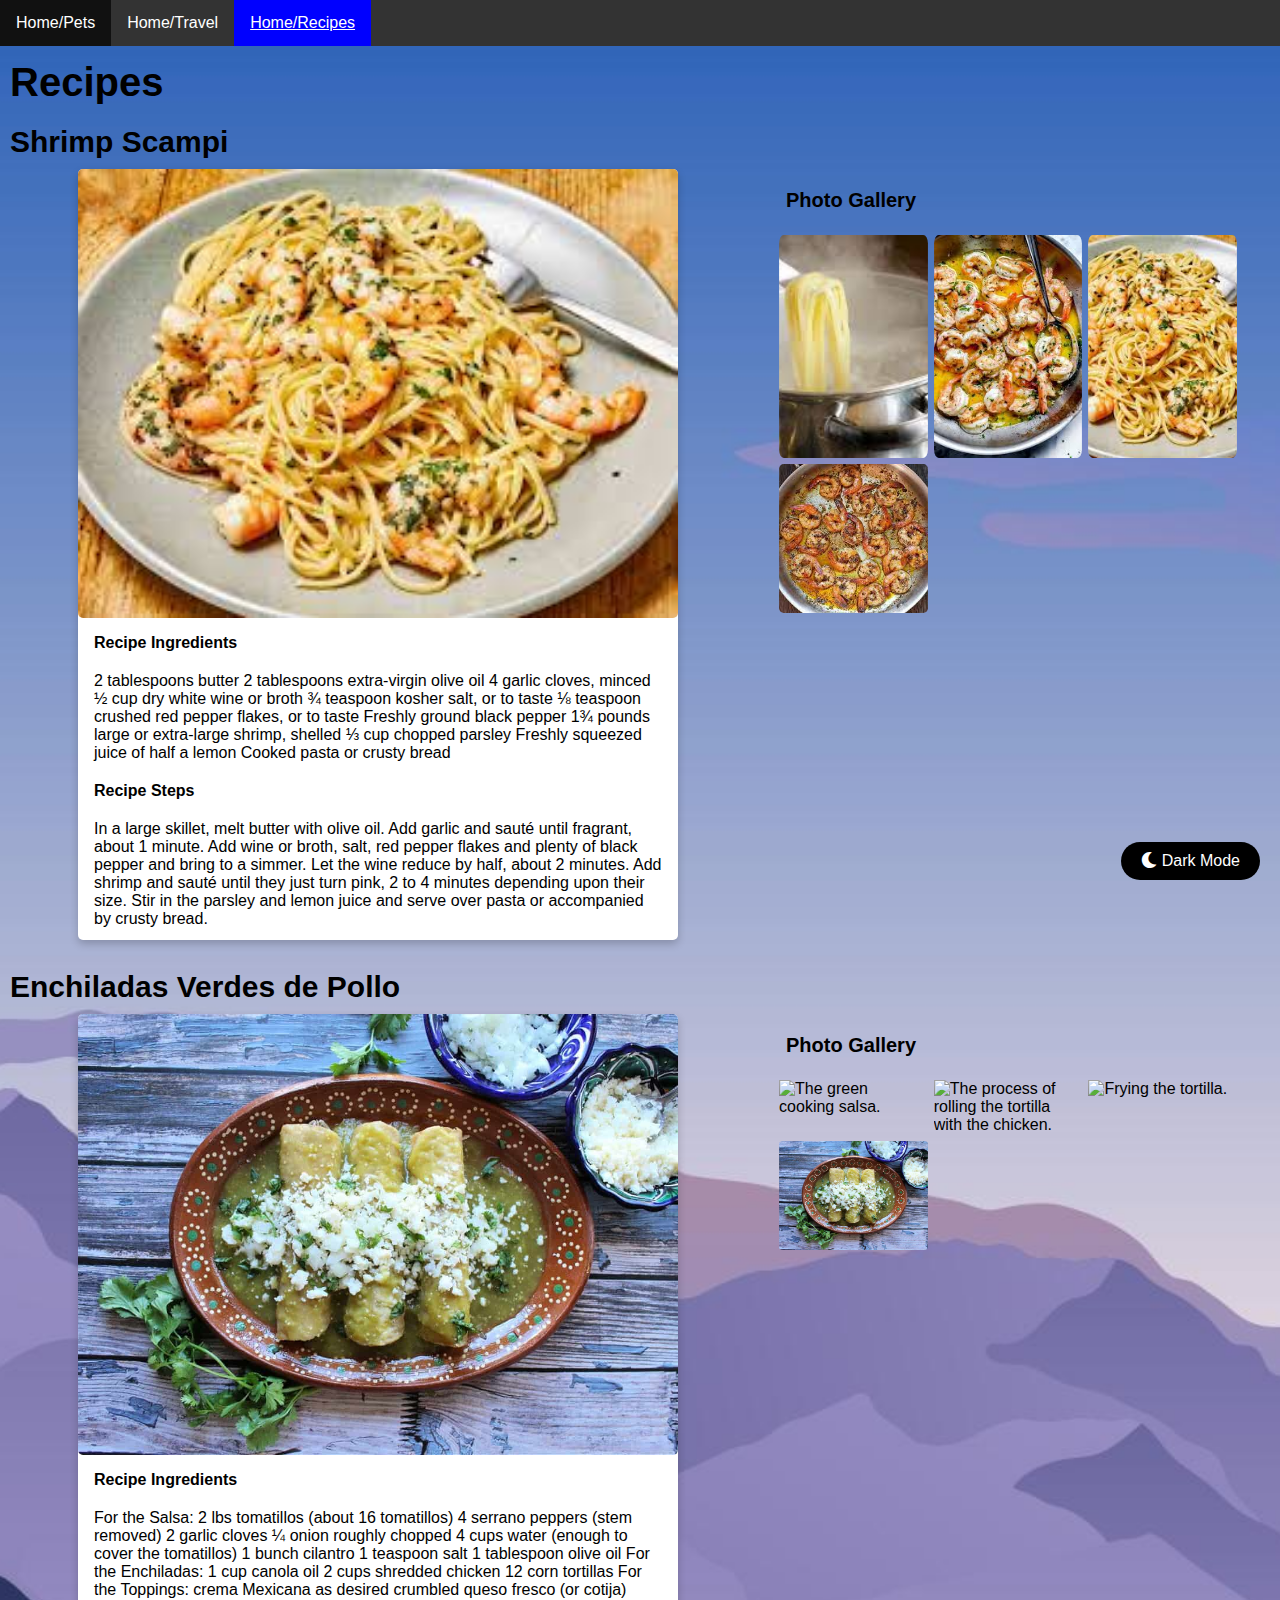
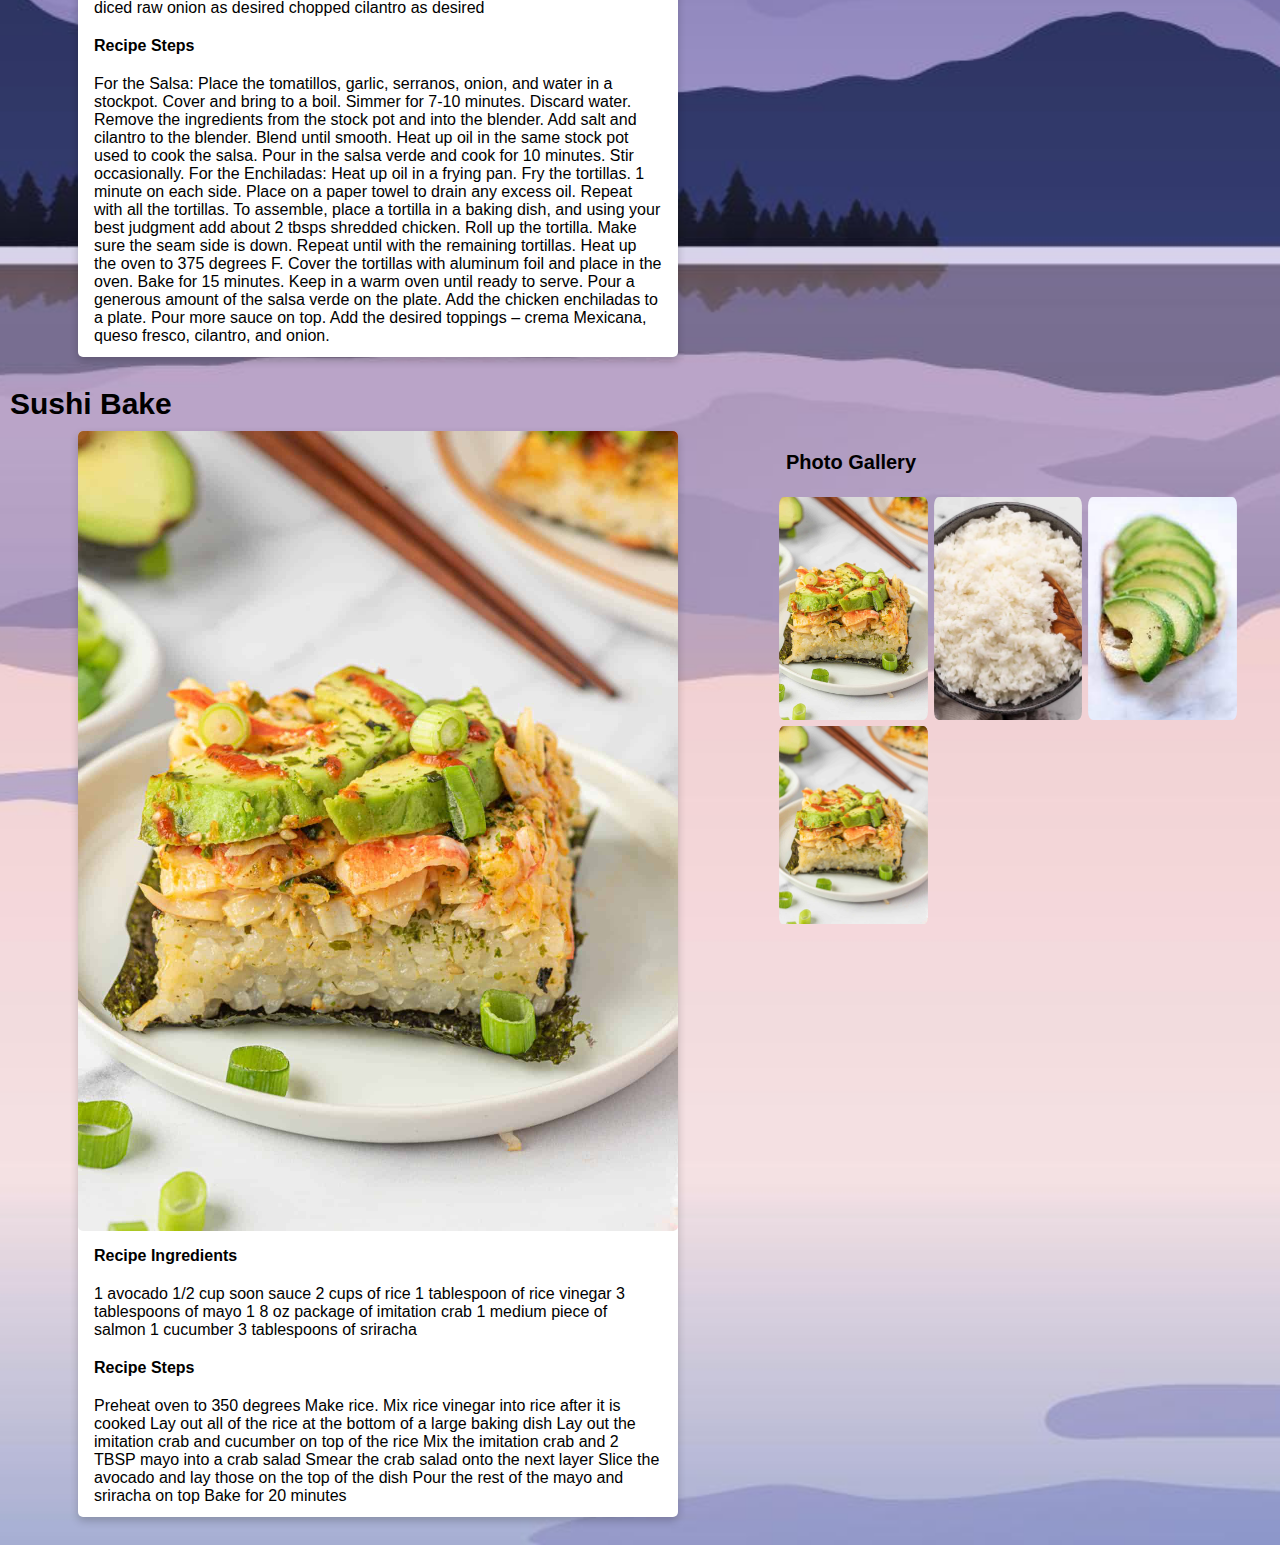
==== recipes.html @ 4650a45c "First Commit" ====
<!DOCTYPE html>
<html lang="en">

<head>
    <link rel="stylesheet" href="css/reset.css">
    <link rel="stylesheet" href="css/style.css">
    <meta charset="UTF-8">
    <meta name="viewport" content="width=device-width, initial-scale=1.0">
    <title>Recipes</title>
    <link rel="stylesheet" href="https://cdnjs.cloudflare.com/ajax/libs/font-awesome/5.15.3/css/all.min.css">
    <script src="js/script.js"></script>
</head>

<body>
    <a href="#main" id="skip">Skip to Main Content</a>
    <nav>
        <div class="topnav" id="myTopnav">
            <ul>
                <li><a href="index.html">Home/Pets</a></li>
                <li><a href="travel.html">Home/Travel</a></li>
                <li><a href="recipes.html" class="active">Home/Recipes</a></li>
            </ul>
        </div>
    </nav>

    <main>
        <button id="darkModeToggle" onclick="toggleDarkMode()" class="dark-toggle">
            <i class="fas fa-moon"></i> Dark Mode
        </button>

        <div>
            <header>
                <h1>Recipes</h1>
            </header>
            <h2 id="main">Shrimp Scampi</h2>

            <div class="tablet-container">
                <div class="card">
                    <img src="images/shrimp_scampi.jpg"
                        alt="Shrimp scampi is a classic Italian-American delight, where succulent shrimp meet a medley of garlic, butter, and white wine. Sautéed to pink perfection, the shrimp mingle with a fragrant blend of garlic and red pepper flakes. A drizzle of white wine and a squeeze of lemon create a luxurious sauce, embracing the dish's linguine base. With a sprinkle of parsley, it's a harmonious, flavorful masterpiece that exemplifies both simplicity and taste."
                        class="full-width">
                    <div class="container">

                        <p class="bold-text"> Recipe Ingredients </p>
                        <p> 2 tablespoons butter
                            2 tablespoons extra-virgin olive oil
                            4 garlic cloves, minced
                            ½ cup dry white wine or broth
                            ¾ teaspoon kosher salt, or to taste
                            ⅛ teaspoon crushed red pepper flakes, or to taste
                            Freshly ground black pepper
                            1¾ pounds large or extra-large shrimp, shelled
                            ⅓ cup chopped parsley
                            Freshly squeezed juice of half a lemon
                            Cooked pasta or crusty bread </p>
                        <p class="bold-text"> Recipe Steps </p>
                        <p> In a large skillet, melt butter with olive oil. Add garlic and sauté until fragrant, about 1
                            minute. Add
                            wine or broth, salt, red pepper flakes and plenty of black pepper and bring to a simmer. Let
                            the
                            wine
                            reduce by half, about 2 minutes. Add shrimp and sauté until they just turn pink, 2 to 4
                            minutes
                            depending upon their size. Stir in the parsley and lemon juice and serve over pasta or
                            accompanied by
                            crusty bread.
                        </p>
                    </div>
                </div>

                <div class="right-column">

                    <h3>Photo Gallery</h3>

                    <div class="gallery">
                        <img src="images/pasta_cooking.jpg"
                            alt="Pasta being lifted by a fork in a pot of boiling water. It is almost finished cooking."
                            class="full-width">
                        <img src="images/shrimp_scampi_cooking.jpg"
                            alt="Shrimp cooking in a sauce of butter and wine. It is being stirred with a spoon."
                            class="full-width">
                        <img src="images/shrimp_scampi.jpg"
                            alt="Shrimp scampi is a classic Italian-American delight, where succulent shrimp meet a medley of garlic, butter, and white wine. Sautéed to pink perfection, the shrimp mingle with a fragrant blend of garlic and red pepper flakes. A drizzle of white wine and a squeeze of lemon create a luxurious sauce, embracing the dish's linguine base. With a sprinkle of parsley, it's a harmonious, flavorful masterpiece that exemplifies both simplicity and taste."
                            class="full-width">
                        <img src="images/shrimp_cooking.jpg"
                            alt="Shrimp is cooking until it is pink. Shrimp is almost finished cooking."
                            class="full-width">
                    </div>

                </div>

            </div>
        </div>
        <div>
            <h2>Enchiladas Verdes de Pollo</h2>

            <div class="tablet-container">

                <div class="card">
                    <img src="images/recipes/enchiladas/enchiladas_verde_de_pollo.jpg" alt="Main Dish for Enchlidas"
                        class="full-width">
                    <div class="container">

                        <p class="bold-text"> Recipe Ingredients </p>
                        <p> For the Salsa:
                            2 lbs tomatillos (about 16 tomatillos)
                            4 serrano peppers (stem removed)
                            2 garlic cloves
                            ¼ onion roughly chopped
                            4 cups water (enough to cover the tomatillos)
                            1 bunch cilantro
                            1 teaspoon salt
                            1 tablespoon olive oil
                            For the Enchiladas:
                            1 cup canola oil
                            2 cups shredded chicken
                            12 corn tortillas
                            For the Toppings:
                            crema Mexicana as desired
                            crumbled queso fresco (or cotija)
                            diced raw onion as desired
                            chopped cilantro as desired
                        </p>
                        <p class="bold-text"> Recipe Steps </p>
                        <p> For the Salsa:
                            Place the tomatillos, garlic, serranos, onion, and water in a stockpot.
                            Cover and bring to a boil.
                            Simmer for 7-10 minutes.
                            Discard water.
                            Remove the ingredients from the stock pot and into the blender.
                            Add salt and cilantro to the blender.
                            Blend until smooth.
                            Heat up oil in the same stock pot used to cook the salsa.
                            Pour in the salsa verde and cook for 10 minutes.
                            Stir occasionally.
                            For the Enchiladas:
                            Heat up oil in a frying pan.
                            Fry the tortillas. 1 minute on each side.
                            Place on a paper towel to drain any excess oil.
                            Repeat with all the tortillas.
                            To assemble, place a tortilla in a baking dish, and using your best judgment add about 2
                            tbsps
                            shredded
                            chicken.
                            Roll up the tortilla.
                            Make sure the seam side is down.
                            Repeat until with the remaining tortillas.
                            Heat up the oven to 375 degrees F.
                            Cover the tortillas with aluminum foil and place in the oven.
                            Bake for 15 minutes.
                            Keep in a warm oven until ready to serve.
                            Pour a generous amount of the salsa verde on the plate.
                            Add the chicken enchiladas to a plate.
                            Pour more sauce on top.
                            Add the desired toppings – crema Mexicana, queso fresco, cilantro, and onion.
                        </p>
                    </div>
                </div>

                <div class="right-column">

                    <h3>Photo Gallery</h3>

                    <div class="gallery">
                        <img src="https://inmamamaggieskitchen.com/wp-content/uploads/2021/09/Cooking-Salsa-Verde-1024x701.jpg"
                            alt="The green cooking salsa." class="full-width">
                        <img src="https://inmamamaggieskitchen.com/wp-content/uploads/2021/09/Rolling-Enchiladas-1024x1024.jpg"
                            alt="The process of rolling the tortilla with the chicken." class="full-width">
                        <img src="https://inmamamaggieskitchen.com/wp-content/uploads/2020/06/Frying-Corn-Tortilla-1024x733.jpg"
                            alt="Frying the tortilla." class="full-width">
                        <img src="images/recipes/enchiladas/enchiladas_verde_de_pollo.jpg" alt="Main Dish for Enchlidas"
                            class="full-width">
                    </div>

                </div>

            </div>

            <!-- James Alvarado -->
        </div>
        <div>
            <h2>Sushi Bake</h2>

            <div class="tablet-container">

                <div class="card">
                    <img src="images/recipes/sushi/sushiBake.jpeg" alt="Main Dish for Sushi Bake" class="full-width">
                    <div class="container">

                        <p class="bold-text"> Recipe Ingredients </p>
                        <p> 1 avocado
                            1/2 cup soon sauce
                            2 cups of rice
                            1 tablespoon of rice vinegar
                            3 tablespoons of mayo
                            1 8 oz package of imitation crab
                            1 medium piece of salmon
                            1 cucumber
                            3 tablespoons of sriracha
                        </p>
                        <p class="bold-text"> Recipe Steps </p>
                        <p> Preheat oven to 350 degrees
                            Make rice. Mix rice vinegar into rice after it is cooked
                            Lay out all of the rice at the bottom of a large baking dish
                            Lay out the imitation crab and cucumber on top of the rice
                            Mix the imitation crab and 2 TBSP mayo into a crab salad
                            Smear the crab salad onto the next layer
                            Slice the avocado and lay those on the top of the dish
                            Pour the rest of the mayo and sriracha on top
                            Bake for 20 minutes
                        </p>
                    </div>
                </div>

                <div class="right-column">

                    <h3>Photo Gallery</h3>

                    <div class="gallery">
                        <img src="images/recipes/sushi/sushiBake.jpeg" alt="Main Dish for Sushi Bake"
                            class="full-width">
                        <img src="images/recipes/sushi/rice.jpeg" alt="Make your rice and mix the rice vinegar into it"
                            class="full-width">
                        <img src="images/recipes/sushi/avocado.jpeg" alt="Sliced avocado from step 7"
                            class="full-width">
                        <img src="images/recipes/sushi/sushiBake.jpeg" alt="Main Dish for Sushi Bake"
                            class="full-width">
                    </div>

                </div>
            </div>
            <br>
            <!-- Ethan Tai and Joshua Vijayasegar -->
        </div>
    </main>
</body>

</html>
---- css/style.css ----
main {
  padding-top: 30px;
  font-family: 'Roboto', sans-serif;
}

body {
  background-image: url("../images/light-background.jpg");
  background-repeat: no-repeat;
  background-size: cover;
  background-position: center;
}

body.dark-mode {
  background-image: url("../images/dark-background.jpg");
}

body {
  padding-top: 30px;
  color: var(--text-color-light);
  background-color: var(--bg-color-light);
}

body.dark-mode {
  color: #fff;
  background-color: #000;
}

.full-width {
  width: 100%;
}

.dark-toggle {
  position: fixed;
  bottom: 20px;
  right: 20px;
  border: none;
  border-radius: 20px; 
  padding: 10px 20px;
  background-color: #000;
  color: #fff;
  cursor: pointer;
}

.dark-toggle.dark-mode {
  background-color: #fff;
  color: #000;
}

h1 {
  margin-left: 10px;
  font-size: 40px;
  text-align: start;
  font-weight: bold;
}

.bold-text {
  font-weight: bold;
}

h2 {
  margin-left: 10px;
  padding-top: 20px;
  font-size: 30px;
  text-align: start;
  font-weight: bold;
  padding-bottom: 10px;
}

h3 {
  margin-left: 10px;
  padding-top: 20px;
  font-size: 20px;
  text-align: start;
  font-weight: bold;
}

/* Mobile Nav Bar */

ul {
  list-style-type: none;
  margin: 0;
  padding: 0;
  overflow: hidden;
  background-color: #333;
  position: fixed;
  top: 0;
  width: 100%;
}

li {
  float: left;
  font-family: 'Roboto', sans-serif;
}

li a {
  display: block;
  color: white;
  text-align: center;
  padding: 14px 16px;
  text-decoration: none;
}

li a:hover:not(.active) {
  background-color: #111;
}

.active {
  background-color: blue;
  text-decoration: underline;
}

/* Card Styling */

.card {
  box-shadow: 0 4px 8px 0 rgba(0, 0, 0, 0.2);
  transition: 0.3s;
  width: 80%;
  max-width: 600px;
  border-radius: 5px;
  margin: 0 auto;
  background-color: #fff;
}

.card.dark-mode {
  box-shadow: 0 4px 8px 0 rgba(255, 255, 255, 0.2);
  background-color: #000;
}

.card p {
  padding-top: 10px;
  padding-bottom: 10px;
}

img {
  border-radius: 5px 5px 5px 5px;
  transform: transform 0.3s;
}

img:hover {
  transform: scale(1.05);
}

.container {
  padding: 2px 16px;
}

/* Travel Card Styling */
.card-travel {
  box-shadow: 0 4px 8px 0 rgba(0, 0, 0, 0.2);
  transition: 0.3s;
  width: 90%;
  max-width: 800px;
  border-radius: 5px;
  margin: 10px auto;
  text-align: center; 
  background-color: #fff;
}

.card-travel.dark-mode {
  box-shadow: 0 4px 8px 0 rgba(255, 255, 255, 0.2);
  background-color: #000;
}

.card-travel img {
  width: 100%;
  max-height: 400px;  
  object-fit: cover;  
  display: block;     
  margin: 0 auto;     
}

.card-travel p {
  padding-top: 10px;
  padding-bottom: 10px;
}

/* Gallery Styling */
.gallery {
  display: grid;
  grid-template-columns: repeat(2, 1fr);
  max-width: 700px;
  margin: 20px auto 0 auto;
}

.gallery img {
  height: 100%;
  max-height: 300px;
  padding: 2%;
  border-radius: 5%;
  object-fit: cover;
  display: block;
}

/* Travel Gallery */
.travel-gallery {
  display: grid;
  grid-template-columns: repeat(2, 1fr);
  max-width: 700px;
  margin: 20px auto 0 auto;
}

.travel-gallery .card {
  box-shadow: 0 4px 8px 0 rgba(0, 0, 0, 0.2);
  transition: 0.3s;
  width: 80%;
  max-width: 600px;
  border-radius: 5px;
  margin: 0 auto;
}

/* Likes Styling */
.likes-container {
  display: flex;
  justify-content: center;
  gap: 20px;
  padding-top: 10px;
  padding-left: 10px;
  padding-right: 10px;
  max-width: 800px;
  margin: 0 auto;
}

.card.likes {
  padding: 10px;
  box-shadow: 0 4px 8px 0 rgba(0, 0, 0, 0.2);
  border-radius: 5px;
}

.card.likes.dark-mode {
  box-shadow: 0 4px 8px 0 rgba(255, 255, 255, 0.2);
}

/* Reduced motion */
.still-image {
  display: none;
}

.motion-image {
  display: block;
}

@media (prefers-reduced-motion: reduce) {
  .still-image {
    display: block;
  }

  .motion-image {
    display: none;
  }
}

/* Skip link */

#skip {
  position: absolute;
  top: -50px;
  left: 50%;
  transform: translateX(-50%);
  padding: 10px 20px;
  background-color: blue;
  color: #fff;
  border-radius: 4px;
  transition: top 0.3s ease;
  text-decoration: none;
  z-index: 1000; 
}

#skip:focus {
  top: 10px; 
}

@media (prefers-reduced-motion: reduce) {
  #skip {
      transition: none;
  }
}

/* CSS for tablet view */
@media (min-width: 768px) {
  .tablet-container {
    display: grid;
    grid-template-columns: 1.5fr 1fr;
    gap: 20px;
  }

  .likes-container {
    display: flex;
    flex-direction: column;
  }

  .right-column {
    padding-right: 40px;
    margin-top: -20px;
  }

  .card {
    margin-bottom: 10px;
  }
}

/* CSS for desktop view */
@media (min-width: 1024px) {
  .likes-container {
    display: flex;
    flex-direction: row;
  }

  .right-column {
    padding-right: 40px;
    margin-top: 0;
  }

  .travel-gallery {
    display: grid;
    grid-template-columns: repeat(3, 1fr);
  }

  .gallery {
    display: grid;
    grid-template-columns: repeat(3, 1fr);
  }
}


/* I used the W3Schools navbar code to make the navbar. I changed the items in the bar and added underline to the active page. Finally, I changed the color of the selected element to blue.*/
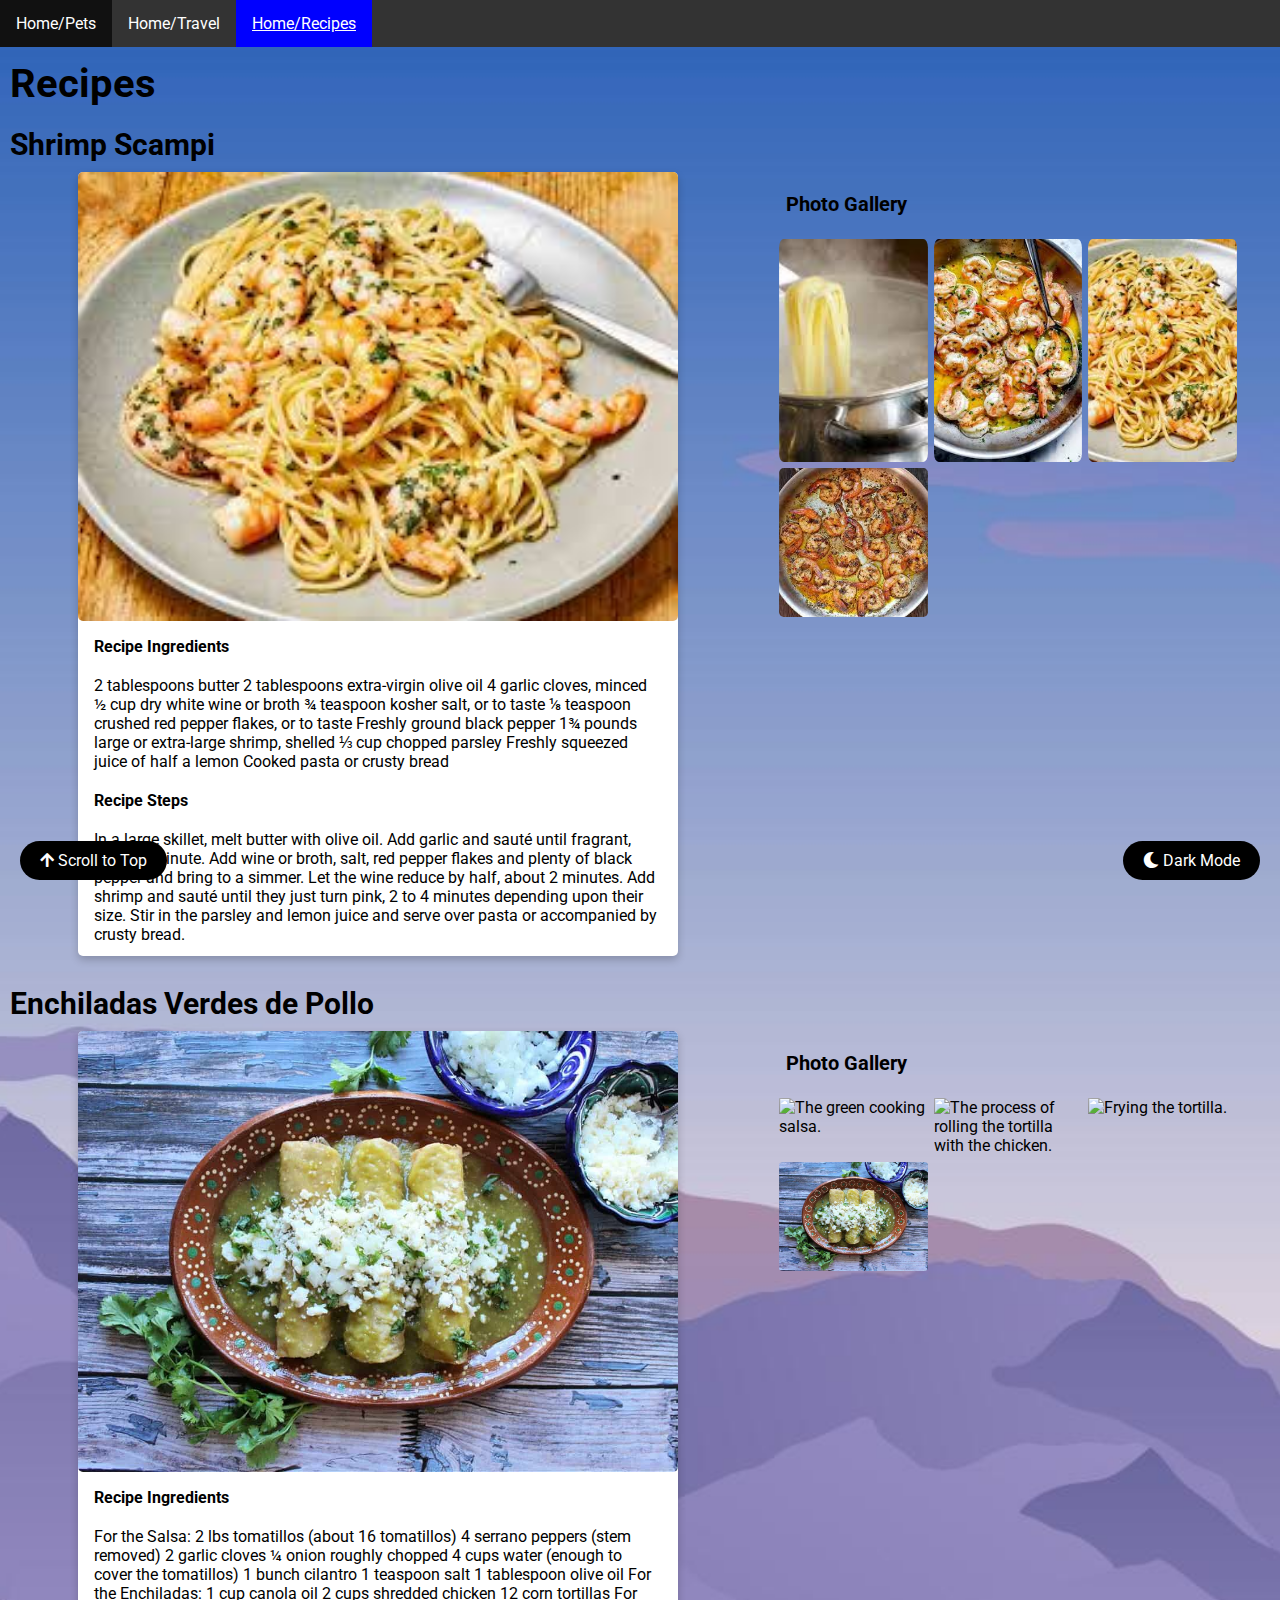
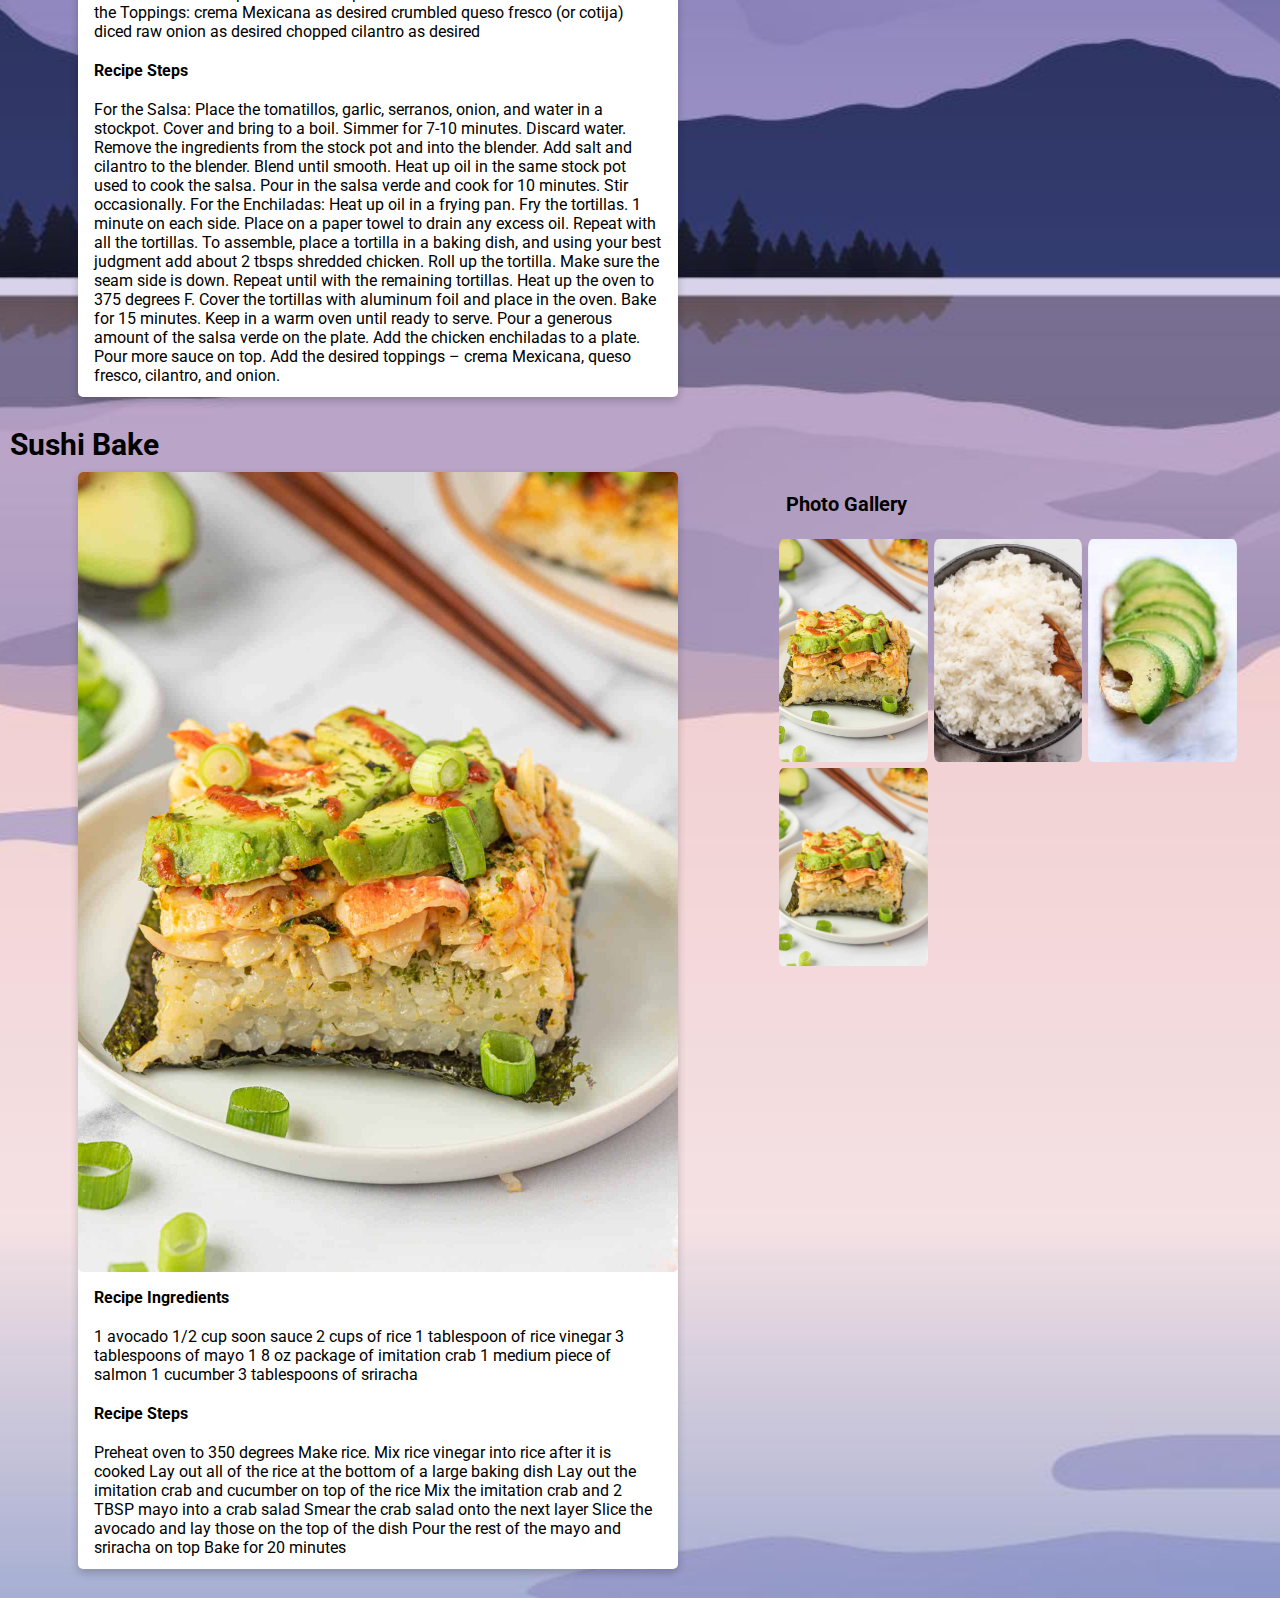
==== commit 537b1963: "Publish V1" ====
--- a/recipes.html
+++ b/recipes.html
@@ -8,7 +8,6 @@
     <meta name="viewport" content="width=device-width, initial-scale=1.0">
     <title>Recipes</title>
     <link rel="stylesheet" href="https://cdnjs.cloudflare.com/ajax/libs/font-awesome/5.15.3/css/all.min.css">
-    <script src="js/script.js"></script>
 </head>
 
 <body>
@@ -26,6 +25,10 @@
     <main>
         <button id="darkModeToggle" onclick="toggleDarkMode()" class="dark-toggle">
             <i class="fas fa-moon"></i> Dark Mode
+        </button>
+
+        <button id="scrollButton" onclick="topFunction()" class="scroll-to-top">
+            <i class="fas fa-arrow-up"></i> Scroll to Top
         </button>
 
         <div>
@@ -233,6 +236,7 @@
             <!-- Ethan Tai and Joshua Vijayasegar -->
         </div>
     </main>
+    <script src="js/script.js"></script>
 </body>
 
 </html>--- a/css/style.css
+++ b/css/style.css
@@ -1,3 +1,5 @@
+@import url(https://fonts.googleapis.com/css?family=Roboto);
+
 main {
   padding-top: 30px;
   font-family: 'Roboto', sans-serif;
@@ -42,6 +44,23 @@
 }
 
 .dark-toggle.dark-mode {
+  background-color: #fff;
+  color: #000;
+}
+
+.scroll-to-top {
+  position: fixed;
+  bottom: 20px;
+  left: 20px;
+  border: none;
+  border-radius: 20px; 
+  padding: 10px 20px;
+  background-color: #000;
+  color: #fff;
+  cursor: pointer;
+}
+
+.scroll-to-top.dark-mode {
   background-color: #fff;
   color: #000;
 }
